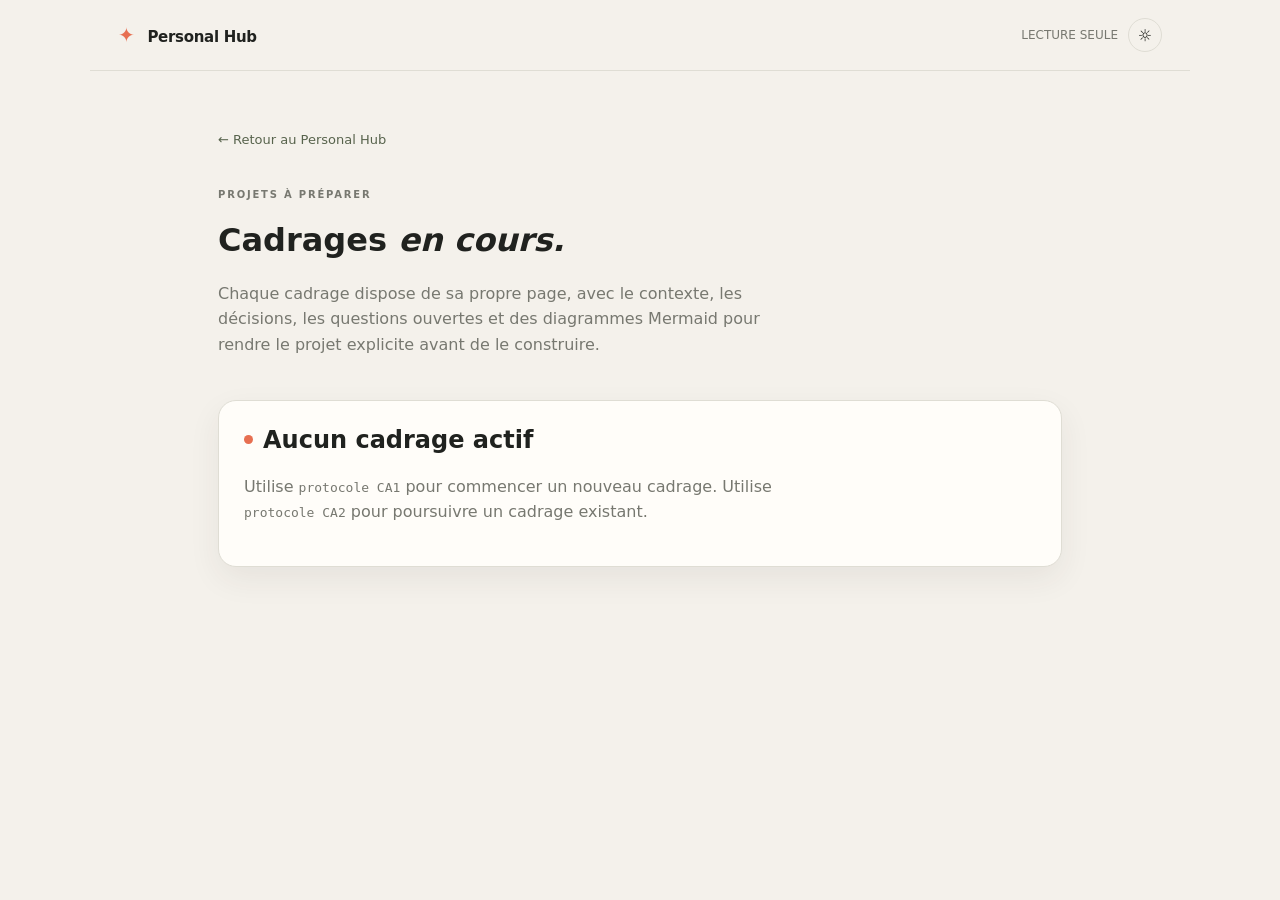
==== cadrages.html @ 54e51fdf "Add project framing section and protocols" ====
<!doctype html>
<html lang="fr">
<head>
  <meta charset="utf-8">
  <meta name="viewport" content="width=device-width, initial-scale=1">
  <meta name="description" content="Cadrages de futurs projets du Personal Hub.">
  <title>Cadrages · Personal Hub</title>
  <link rel="stylesheet" href="style.css">
  <link rel="icon" type="image/svg+xml" href="assets/favicon.svg">
</head>
<body>
  <header class="topbar">
    <a class="brand" href="index.html"><span class="brand-mark">✦</span> Personal Hub</a>
    <div class="top-actions"><span class="muted">LECTURE SEULE</span><button id="theme-toggle" class="icon-button" type="button" aria-label="Changer de thème">☼</button></div>
  </header>
  <main class="shell protocol-page">
    <a class="back-link" href="index.html">← Retour au Personal Hub</a>
    <p class="eyebrow">PROJETS À PRÉPARER</p>
    <h1>Cadrages <em>en cours.</em></h1>
    <p class="protocol-intro">Chaque cadrage dispose de sa propre page, avec le contexte, les décisions, les questions ouvertes et des diagrammes Mermaid pour rendre le projet explicite avant de le construire.</p>
    <section class="protocol-groups">
      <article class="protocol-group">
        <h2>Aucun cadrage actif</h2>
        <p class="protocol-intro">Utilise <code>protocole CA1</code> pour commencer un nouveau cadrage. Utilise <code>protocole CA2</code> pour poursuivre un cadrage existant.</p>
      </article>
    </section>
  </main>
  <script>document.getElementById('theme-toggle').addEventListener('click', () => document.body.classList.toggle('dark'));</script>
</body>
</html>
---- style.css ----
:root { --bg:#f4f1eb; --surface:#fffdf9; --ink:#20221f; --muted:#777870; --line:#dfddd4; --accent:#e76f51; --accent-dark:#be4d34; --olive:#57634c; --shadow:0 12px 32px rgba(53,48,37,.07); }
* { box-sizing:border-box; }
html { scroll-behavior:smooth; }
body { margin:0; min-width:320px; background:var(--bg); color:var(--ink); font-family:Inter,ui-sans-serif,system-ui,-apple-system,BlinkMacSystemFont,"Segoe UI",sans-serif; }
body.dark { --bg:#171a17; --surface:#222721; --ink:#f1eee5; --muted:#a8ad9f; --line:#3a4038; --olive:#b3c59e; --shadow:0 12px 32px rgba(0,0,0,.18); }
a { color:inherit; }
button { cursor:pointer; font:inherit; }
.topbar { align-items:center; border-bottom:1px solid var(--line); display:flex; justify-content:space-between; margin:0 auto; max-width:1100px; padding:18px 20px; }
.brand { color:var(--ink); font-size:15px; font-weight:750; letter-spacing:-.02em; text-decoration:none; }.brand-mark { color:var(--accent); font-size:20px; margin-right:8px; }.top-actions { align-items:center; display:flex; gap:10px; }.protocols-link { background:var(--accent); border-radius:999px; color:#fff; font-size:11px; font-weight:750; padding:9px 12px; text-decoration:none; }.protocols-link:hover { background:var(--accent-dark); }.icon-button { background:transparent; border:1px solid var(--line); border-radius:50%; color:var(--ink); height:34px; width:34px; }
.shell { margin:0 auto; max-width:1100px; padding:38px 20px 20px; }.intro { border-bottom:1px solid var(--line); padding-bottom:28px; }.eyebrow { color:var(--muted); font-size:10px; font-weight:800; letter-spacing:.18em; margin:0 0 10px; }.intro h1 { font-size:clamp(42px,12vw,76px); letter-spacing:-.08em; line-height:.95; margin:0 0 16px; }.intro h1 em { color:var(--accent); font-family:Georgia,serif; font-weight:400; }.intro-copy { color:var(--muted); font-size:15px; line-height:1.5; margin:0 0 10px; }.muted { color:var(--muted); font-size:12px; }
.hub-sections { display:grid; gap:16px; margin-top:28px; }.hub-section { background:var(--surface); border:1px solid var(--line); border-radius:16px; box-shadow:none; padding:20px; }.section-heading { border-bottom:1px solid var(--line); margin-bottom:16px; padding-bottom:12px; }.section-heading h2 { font-size:22px; letter-spacing:-.05em; margin:0; }.demo-section { background:transparent; border-style:dashed; }
.demo-list { display:grid; gap:8px; }.demo-link { align-items:center; background:var(--bg); border:1px solid var(--line); border-radius:9px; color:var(--ink); display:flex; justify-content:space-between; padding:13px 14px; text-decoration:none; width:100%; }.demo-link:hover { border-color:var(--accent); }.demo-link strong { display:block; font-size:13px; }.demo-link small { color:var(--muted); display:block; font-size:11px; margin-top:3px; }
.cadrage-list { display:grid; gap:8px; }.cadrage-link { align-items:center; background:color-mix(in srgb,var(--olive) 8%,transparent); border:1px solid var(--line); border-radius:9px; color:var(--ink); display:flex; justify-content:space-between; padding:13px 14px; text-decoration:none; width:100%; }.cadrage-link:hover { border-color:var(--olive); }.cadrage-link strong { display:block; font-size:13px; }.cadrage-link small { color:var(--muted); display:block; font-size:11px; line-height:1.4; margin-top:3px; }
.empty { color:var(--muted); font-size:13px; font-style:italic; margin:0; }.note-list,.session-list,.project-list { display:grid; gap:9px; }.note { background:color-mix(in srgb,var(--accent) 8%,transparent); border-left:3px solid var(--accent); border-radius:0 9px 9px 0; padding:11px 13px; }.note strong { display:block; font-size:13px; margin-bottom:4px; }.note p,.session p { color:var(--muted); font-size:12px; line-height:1.5; margin:0; white-space:pre-wrap; }.session { border:1px solid var(--line); border-left:3px solid var(--olive); border-radius:0 9px 9px 0; padding:12px 13px; }.session-meta { align-items:center; display:flex; gap:8px; margin-bottom:8px; }.session-meta code { background:color-mix(in srgb,var(--olive) 12%,transparent); border-radius:5px; color:var(--olive); font:700 11px ui-monospace,monospace; padding:4px 6px; }.session-meta span { color:var(--muted); font-size:10px; letter-spacing:.08em; text-transform:uppercase; }.session h3 { font-size:15px; margin:0 0 5px; }
.project { border:1px solid var(--line); border-radius:9px; overflow:hidden; }.project summary { color:var(--ink); cursor:pointer; font-size:14px; font-weight:700; list-style:none; padding:14px; }.project summary::-webkit-details-marker { display:none; }.project summary::before { color:var(--accent); content:'＋'; display:inline-block; margin-right:8px; }.project[open] summary { border-bottom:1px solid var(--line); }.project[open] summary::before { content:'−'; }.project-summary { padding:12px 14px 14px; }.project-summary p { color:var(--muted); font-size:12px; line-height:1.5; margin:0 0 9px; }.project-summary code { color:var(--olive); font-size:11px; }.project-link { color:var(--accent-dark); display:block; font-size:11px; font-weight:700; margin-top:10px; text-decoration:none; }.project-link:hover { text-decoration:underline; }
.diagram-list { display:grid; gap:12px; }.diagram { border:1px solid var(--line); border-left:3px solid var(--accent); border-radius:0 10px 10px 0; padding:13px 14px; }.diagram h3 { font-size:15px; margin:0 0 5px; }.diagram>p { color:var(--muted); font-size:12px; line-height:1.5; margin:0 0 12px; }.diagram-host { background:var(--bg); border:1px solid var(--line); border-radius:8px; min-height:90px; overflow:auto; padding:8px; }.diagram-host .mermaid { min-width:0; width:100%; text-align:center; }.diagram-host svg { display:block; height:auto; max-width:100%; width:100%; }.diagram-error { color:var(--accent-dark); font-size:12px; margin:8px; }
footer { border-top:1px solid var(--line); color:var(--muted); display:flex; flex-direction:column; font-size:10px; gap:7px; margin-top:28px; padding:18px 0; }
/* Protocol list page */
.protocol-page { max-width:900px; padding-top:35px; }.back-link { color:var(--olive); display:inline-block; font-size:13px; margin-bottom:42px; text-decoration:none; }.protocol-intro { color:var(--muted); line-height:1.6; max-width:580px; }.protocol-groups { display:grid; gap:18px; margin-top:42px; }.protocol-group { background:var(--surface); border:1px solid var(--line); border-radius:18px; box-shadow:var(--shadow); padding:25px; }.protocol-group h2 { align-items:center; display:flex; gap:10px; margin:0 0 20px; }.protocol-group h2::before { background:var(--accent); border-radius:50%; content:''; display:inline-block; height:9px; width:9px; }.protocol-subgroup { border-top:1px solid var(--line); margin-top:16px; padding-top:16px; }.protocol-subgroup:first-of-type { border-top:0; margin-top:0; padding-top:0; }.protocol-subgroup>h3 { color:var(--olive); font-size:13px; letter-spacing:.02em; margin:0 0 8px; }.protocol { border-top:1px solid var(--line); padding:17px 0 3px; }.protocol:first-of-type { border-top:0; padding-top:0; }.protocol h3,.protocol h4 { font-size:15px; margin:0 0 7px; }.protocol h3 code,.protocol h4 code { background:color-mix(in srgb,var(--accent) 10%,transparent); border-radius:5px; color:var(--accent-dark); font:13px ui-monospace,monospace; padding:4px 7px; }.protocol p { color:var(--muted); font-size:13px; line-height:1.55; margin:0; }.protocol-note { color:var(--muted); font-size:12px; margin-top:28px; }
@media (min-width:700px) { .topbar { padding-left:28px; padding-right:28px; }.shell { padding:58px 28px 28px; }.intro { padding-bottom:36px; }.hub-sections { grid-template-columns:repeat(2,minmax(0,1fr)); gap:18px; }.hub-section:last-child { grid-column:1 / -1; }.section-heading h2 { font-size:22px; } footer { flex-direction:row; justify-content:space-between; } }
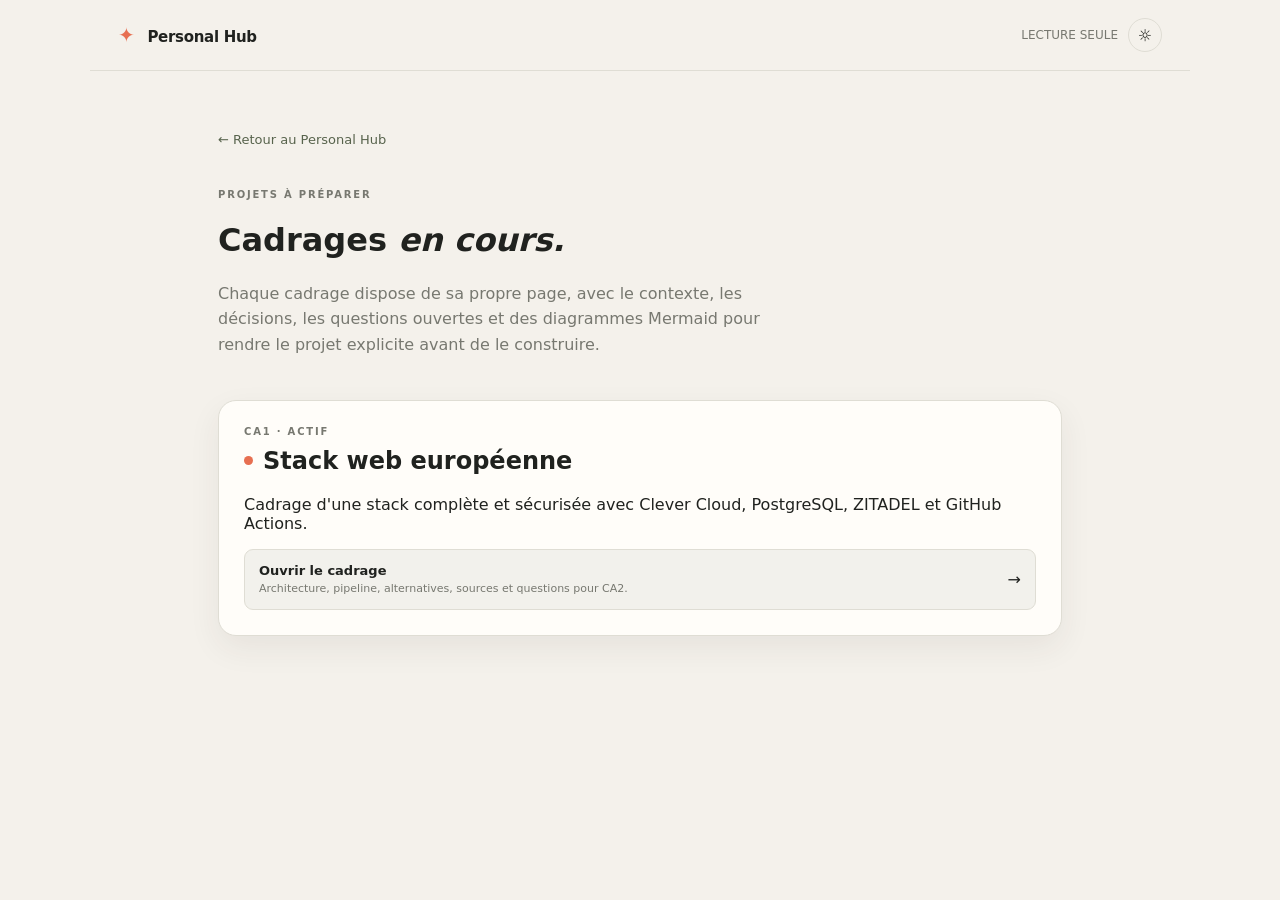
==== commit 0bed653f: "Add European web stack cadrage" ====
--- a/cadrages.html
+++ b/cadrages.html
@@ -20,8 +20,10 @@
     <p class="protocol-intro">Chaque cadrage dispose de sa propre page, avec le contexte, les décisions, les questions ouvertes et des diagrammes Mermaid pour rendre le projet explicite avant de le construire.</p>
     <section class="protocol-groups">
       <article class="protocol-group">
-        <h2>Aucun cadrage actif</h2>
-        <p class="protocol-intro">Utilise <code>protocole CA1</code> pour commencer un nouveau cadrage. Utilise <code>protocole CA2</code> pour poursuivre un cadrage existant.</p>
+        <p class="eyebrow">CA1 · ACTIF</p>
+        <h2>Stack web européenne</h2>
+        <p>Cadrage d'une stack complète et sécurisée avec Clever Cloud, PostgreSQL, ZITADEL et GitHub Actions.</p>
+        <a class="cadrage-link" href="cadrages/stack-europeenne.html"><span><strong>Ouvrir le cadrage</strong><small>Architecture, pipeline, alternatives, sources et questions pour CA2.</small></span><span aria-hidden="true">→</span></a>
       </article>
     </section>
   </main>
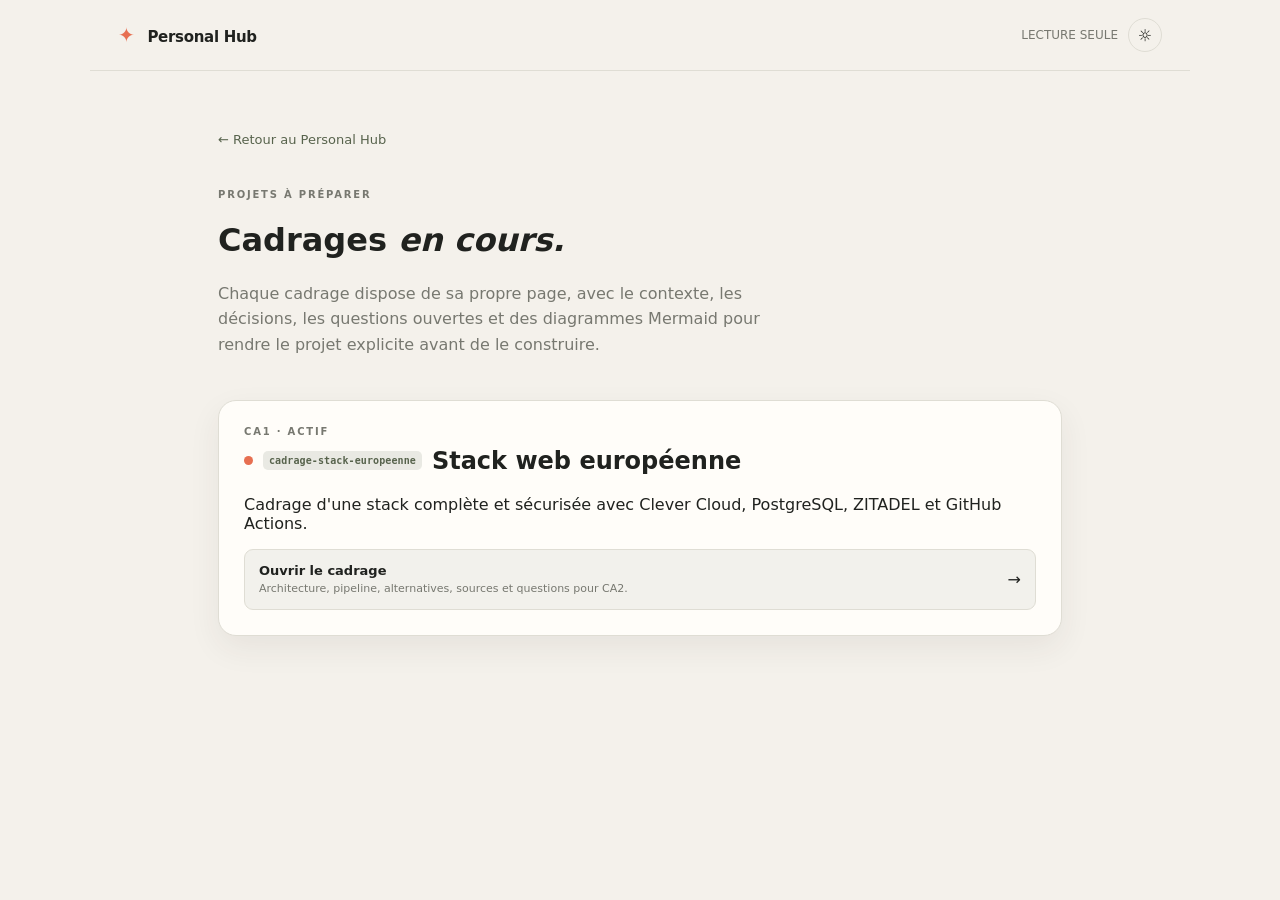
==== commit d7074588: "Show cadrage IDs beside titles" ====
--- a/cadrages.html
+++ b/cadrages.html
@@ -19,9 +19,9 @@
     <h1>Cadrages <em>en cours.</em></h1>
     <p class="protocol-intro">Chaque cadrage dispose de sa propre page, avec le contexte, les décisions, les questions ouvertes et des diagrammes Mermaid pour rendre le projet explicite avant de le construire.</p>
     <section class="protocol-groups">
-      <article class="protocol-group">
+      <article id="cadrage-stack-europeenne" class="protocol-group">
         <p class="eyebrow">CA1 · ACTIF</p>
-        <h2>Stack web européenne</h2>
+        <h2><code class="cadrage-id">cadrage-stack-europeenne</code> Stack web européenne</h2>
         <p>Cadrage d'une stack complète et sécurisée avec Clever Cloud, PostgreSQL, ZITADEL et GitHub Actions.</p>
         <a class="cadrage-link" href="cadrages/stack-europeenne.html"><span><strong>Ouvrir le cadrage</strong><small>Architecture, pipeline, alternatives, sources et questions pour CA2.</small></span><span aria-hidden="true">→</span></a>
       </article>
--- a/style.css
+++ b/style.css
@@ -10,7 +10,7 @@
 .shell { margin:0 auto; max-width:1100px; padding:38px 20px 20px; }.intro { border-bottom:1px solid var(--line); padding-bottom:28px; }.eyebrow { color:var(--muted); font-size:10px; font-weight:800; letter-spacing:.18em; margin:0 0 10px; }.intro h1 { font-size:clamp(42px,12vw,76px); letter-spacing:-.08em; line-height:.95; margin:0 0 16px; }.intro h1 em { color:var(--accent); font-family:Georgia,serif; font-weight:400; }.intro-copy { color:var(--muted); font-size:15px; line-height:1.5; margin:0 0 10px; }.muted { color:var(--muted); font-size:12px; }
 .hub-sections { display:grid; gap:16px; margin-top:28px; }.hub-section { background:var(--surface); border:1px solid var(--line); border-radius:16px; box-shadow:none; padding:20px; }.section-heading { border-bottom:1px solid var(--line); margin-bottom:16px; padding-bottom:12px; }.section-heading h2 { font-size:22px; letter-spacing:-.05em; margin:0; }.demo-section { background:transparent; border-style:dashed; }
 .demo-list { display:grid; gap:8px; }.demo-link { align-items:center; background:var(--bg); border:1px solid var(--line); border-radius:9px; color:var(--ink); display:flex; justify-content:space-between; padding:13px 14px; text-decoration:none; width:100%; }.demo-link:hover { border-color:var(--accent); }.demo-link strong { display:block; font-size:13px; }.demo-link small { color:var(--muted); display:block; font-size:11px; margin-top:3px; }
-.cadrage-list { display:grid; gap:8px; }.cadrage-link { align-items:center; background:color-mix(in srgb,var(--olive) 8%,transparent); border:1px solid var(--line); border-radius:9px; color:var(--ink); display:flex; justify-content:space-between; padding:13px 14px; text-decoration:none; width:100%; }.cadrage-link:hover { border-color:var(--olive); }.cadrage-link strong { display:block; font-size:13px; }.cadrage-link small { color:var(--muted); display:block; font-size:11px; line-height:1.4; margin-top:3px; }
+.cadrage-list { display:grid; gap:8px; }.cadrage-link { align-items:center; background:color-mix(in srgb,var(--olive) 8%,transparent); border:1px solid var(--line); border-radius:9px; color:var(--ink); display:flex; justify-content:space-between; padding:13px 14px; text-decoration:none; width:100%; }.cadrage-link:hover { border-color:var(--olive); }.cadrage-link strong { display:block; font-size:13px; }.cadrage-link small { color:var(--muted); display:block; font-size:11px; line-height:1.4; margin-top:3px; }.cadrage-id { background:color-mix(in srgb,var(--olive) 13%,transparent); border-radius:5px; color:var(--olive); font:700 10px ui-monospace,monospace; letter-spacing:.01em; padding:4px 6px; white-space:nowrap; }.cadrage-id-title { display:inline-block; font-size:clamp(10px,1.8vw,12px); letter-spacing:0; margin-right:8px; vertical-align:middle; }
 .empty { color:var(--muted); font-size:13px; font-style:italic; margin:0; }.note-list,.session-list,.project-list { display:grid; gap:9px; }.note { background:color-mix(in srgb,var(--accent) 8%,transparent); border-left:3px solid var(--accent); border-radius:0 9px 9px 0; padding:11px 13px; }.note strong { display:block; font-size:13px; margin-bottom:4px; }.note p,.session p { color:var(--muted); font-size:12px; line-height:1.5; margin:0; white-space:pre-wrap; }.session { border:1px solid var(--line); border-left:3px solid var(--olive); border-radius:0 9px 9px 0; padding:12px 13px; }.session-meta { align-items:center; display:flex; gap:8px; margin-bottom:8px; }.session-meta code { background:color-mix(in srgb,var(--olive) 12%,transparent); border-radius:5px; color:var(--olive); font:700 11px ui-monospace,monospace; padding:4px 6px; }.session-meta span { color:var(--muted); font-size:10px; letter-spacing:.08em; text-transform:uppercase; }.session h3 { font-size:15px; margin:0 0 5px; }
 .project { border:1px solid var(--line); border-radius:9px; overflow:hidden; }.project summary { color:var(--ink); cursor:pointer; font-size:14px; font-weight:700; list-style:none; padding:14px; }.project summary::-webkit-details-marker { display:none; }.project summary::before { color:var(--accent); content:'＋'; display:inline-block; margin-right:8px; }.project[open] summary { border-bottom:1px solid var(--line); }.project[open] summary::before { content:'−'; }.project-summary { padding:12px 14px 14px; }.project-summary p { color:var(--muted); font-size:12px; line-height:1.5; margin:0 0 9px; }.project-summary code { color:var(--olive); font-size:11px; }.project-link { color:var(--accent-dark); display:block; font-size:11px; font-weight:700; margin-top:10px; text-decoration:none; }.project-link:hover { text-decoration:underline; }
 .diagram-list { display:grid; gap:12px; }.diagram { border:1px solid var(--line); border-left:3px solid var(--accent); border-radius:0 10px 10px 0; padding:13px 14px; }.diagram h3 { font-size:15px; margin:0 0 5px; }.diagram>p { color:var(--muted); font-size:12px; line-height:1.5; margin:0 0 12px; }.diagram-host { background:var(--bg); border:1px solid var(--line); border-radius:8px; min-height:90px; overflow:auto; padding:8px; }.diagram-host .mermaid { min-width:0; width:100%; text-align:center; }.diagram-host svg { display:block; height:auto; max-width:100%; width:100%; }.diagram-error { color:var(--accent-dark); font-size:12px; margin:8px; }
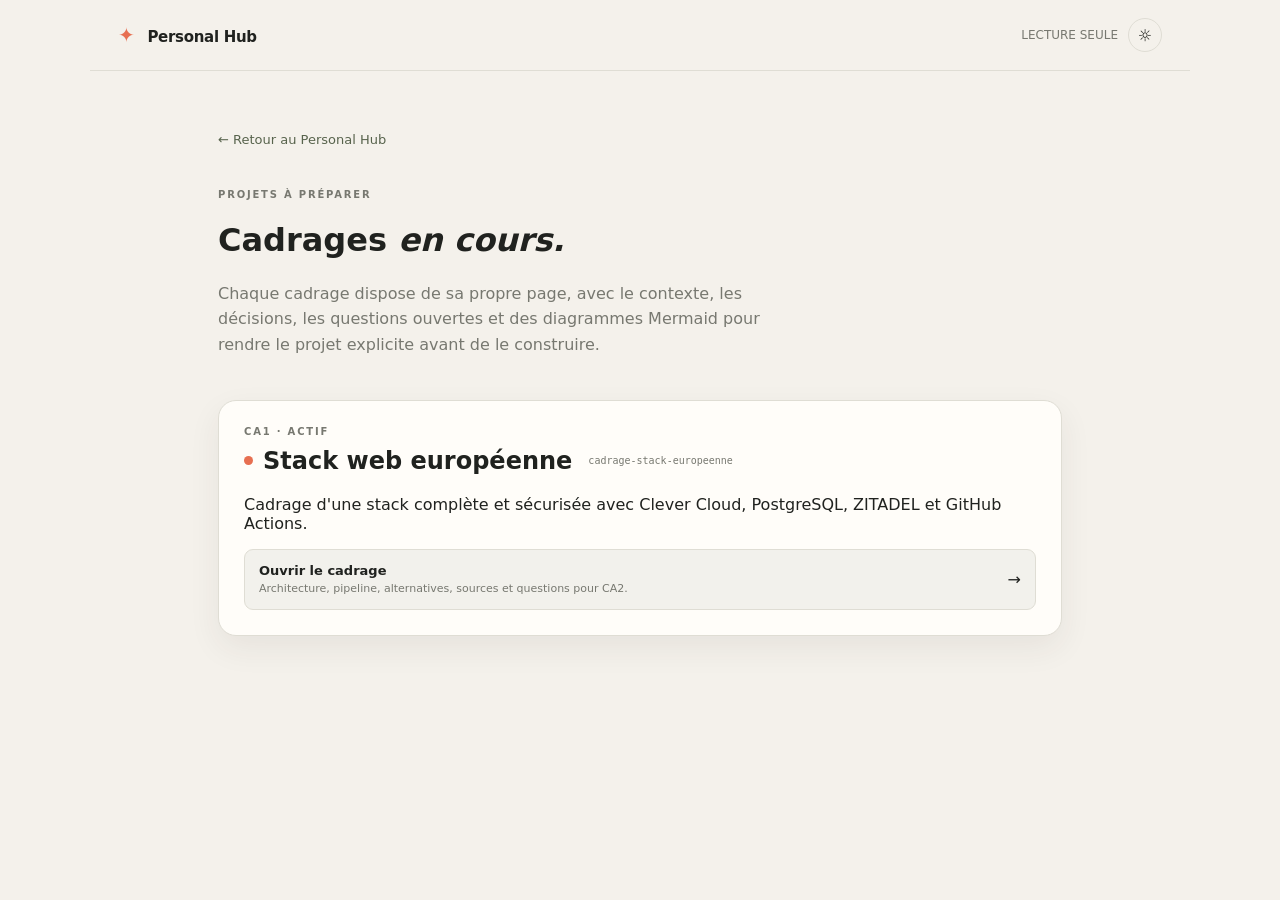
==== commit d610ffa1: "Rendre les IDs de cadrage plus discrets" ====
--- a/cadrages.html
+++ b/cadrages.html
@@ -21,7 +21,7 @@
     <section class="protocol-groups">
       <article id="cadrage-stack-europeenne" class="protocol-group">
         <p class="eyebrow">CA1 · ACTIF</p>
-        <h2><code class="cadrage-id">cadrage-stack-europeenne</code> Stack web européenne</h2>
+        <h2>Stack web européenne <code class="cadrage-id">cadrage-stack-europeenne</code></h2>
         <p>Cadrage d'une stack complète et sécurisée avec Clever Cloud, PostgreSQL, ZITADEL et GitHub Actions.</p>
         <a class="cadrage-link" href="cadrages/stack-europeenne.html"><span><strong>Ouvrir le cadrage</strong><small>Architecture, pipeline, alternatives, sources et questions pour CA2.</small></span><span aria-hidden="true">→</span></a>
       </article>
--- a/style.css
+++ b/style.css
@@ -10,7 +10,7 @@
 .shell { margin:0 auto; max-width:1100px; padding:38px 20px 20px; }.intro { border-bottom:1px solid var(--line); padding-bottom:28px; }.eyebrow { color:var(--muted); font-size:10px; font-weight:800; letter-spacing:.18em; margin:0 0 10px; }.intro h1 { font-size:clamp(42px,12vw,76px); letter-spacing:-.08em; line-height:.95; margin:0 0 16px; }.intro h1 em { color:var(--accent); font-family:Georgia,serif; font-weight:400; }.intro-copy { color:var(--muted); font-size:15px; line-height:1.5; margin:0 0 10px; }.muted { color:var(--muted); font-size:12px; }
 .hub-sections { display:grid; gap:16px; margin-top:28px; }.hub-section { background:var(--surface); border:1px solid var(--line); border-radius:16px; box-shadow:none; padding:20px; }.section-heading { border-bottom:1px solid var(--line); margin-bottom:16px; padding-bottom:12px; }.section-heading h2 { font-size:22px; letter-spacing:-.05em; margin:0; }.demo-section { background:transparent; border-style:dashed; }
 .demo-list { display:grid; gap:8px; }.demo-link { align-items:center; background:var(--bg); border:1px solid var(--line); border-radius:9px; color:var(--ink); display:flex; justify-content:space-between; padding:13px 14px; text-decoration:none; width:100%; }.demo-link:hover { border-color:var(--accent); }.demo-link strong { display:block; font-size:13px; }.demo-link small { color:var(--muted); display:block; font-size:11px; margin-top:3px; }
-.cadrage-list { display:grid; gap:8px; }.cadrage-link { align-items:center; background:color-mix(in srgb,var(--olive) 8%,transparent); border:1px solid var(--line); border-radius:9px; color:var(--ink); display:flex; justify-content:space-between; padding:13px 14px; text-decoration:none; width:100%; }.cadrage-link:hover { border-color:var(--olive); }.cadrage-link strong { display:block; font-size:13px; }.cadrage-link small { color:var(--muted); display:block; font-size:11px; line-height:1.4; margin-top:3px; }.cadrage-id { background:color-mix(in srgb,var(--olive) 13%,transparent); border-radius:5px; color:var(--olive); font:700 10px ui-monospace,monospace; letter-spacing:.01em; padding:4px 6px; white-space:nowrap; }.cadrage-id-title { display:inline-block; font-size:clamp(10px,1.8vw,12px); letter-spacing:0; margin-right:8px; vertical-align:middle; }
+.cadrage-list { display:grid; gap:8px; }.cadrage-link { align-items:center; background:color-mix(in srgb,var(--olive) 8%,transparent); border:1px solid var(--line); border-radius:9px; color:var(--ink); display:flex; justify-content:space-between; padding:13px 14px; text-decoration:none; width:100%; }.cadrage-link:hover { border-color:var(--olive); }.cadrage-link strong { display:block; font-size:13px; }.cadrage-link small { color:var(--muted); display:block; font-size:11px; line-height:1.4; margin-top:3px; }.cadrage-id { color:var(--muted); font:500 10px ui-monospace,monospace; letter-spacing:0; margin-left:6px; white-space:nowrap; }.cadrage-id-title { display:inline-block; font-size:clamp(10px,1.8vw,12px); margin-left:10px; vertical-align:middle; }
 .empty { color:var(--muted); font-size:13px; font-style:italic; margin:0; }.note-list,.session-list,.project-list { display:grid; gap:9px; }.note { background:color-mix(in srgb,var(--accent) 8%,transparent); border-left:3px solid var(--accent); border-radius:0 9px 9px 0; padding:11px 13px; }.note strong { display:block; font-size:13px; margin-bottom:4px; }.note p,.session p { color:var(--muted); font-size:12px; line-height:1.5; margin:0; white-space:pre-wrap; }.session { border:1px solid var(--line); border-left:3px solid var(--olive); border-radius:0 9px 9px 0; padding:12px 13px; }.session-meta { align-items:center; display:flex; gap:8px; margin-bottom:8px; }.session-meta code { background:color-mix(in srgb,var(--olive) 12%,transparent); border-radius:5px; color:var(--olive); font:700 11px ui-monospace,monospace; padding:4px 6px; }.session-meta span { color:var(--muted); font-size:10px; letter-spacing:.08em; text-transform:uppercase; }.session h3 { font-size:15px; margin:0 0 5px; }
 .project { border:1px solid var(--line); border-radius:9px; overflow:hidden; }.project summary { color:var(--ink); cursor:pointer; font-size:14px; font-weight:700; list-style:none; padding:14px; }.project summary::-webkit-details-marker { display:none; }.project summary::before { color:var(--accent); content:'＋'; display:inline-block; margin-right:8px; }.project[open] summary { border-bottom:1px solid var(--line); }.project[open] summary::before { content:'−'; }.project-summary { padding:12px 14px 14px; }.project-summary p { color:var(--muted); font-size:12px; line-height:1.5; margin:0 0 9px; }.project-summary code { color:var(--olive); font-size:11px; }.project-link { color:var(--accent-dark); display:block; font-size:11px; font-weight:700; margin-top:10px; text-decoration:none; }.project-link:hover { text-decoration:underline; }
 .diagram-list { display:grid; gap:12px; }.diagram { border:1px solid var(--line); border-left:3px solid var(--accent); border-radius:0 10px 10px 0; padding:13px 14px; }.diagram h3 { font-size:15px; margin:0 0 5px; }.diagram>p { color:var(--muted); font-size:12px; line-height:1.5; margin:0 0 12px; }.diagram-host { background:var(--bg); border:1px solid var(--line); border-radius:8px; min-height:90px; overflow:auto; padding:8px; }.diagram-host .mermaid { min-width:0; width:100%; text-align:center; }.diagram-host svg { display:block; height:auto; max-width:100%; width:100%; }.diagram-error { color:var(--accent-dark); font-size:12px; margin:8px; }
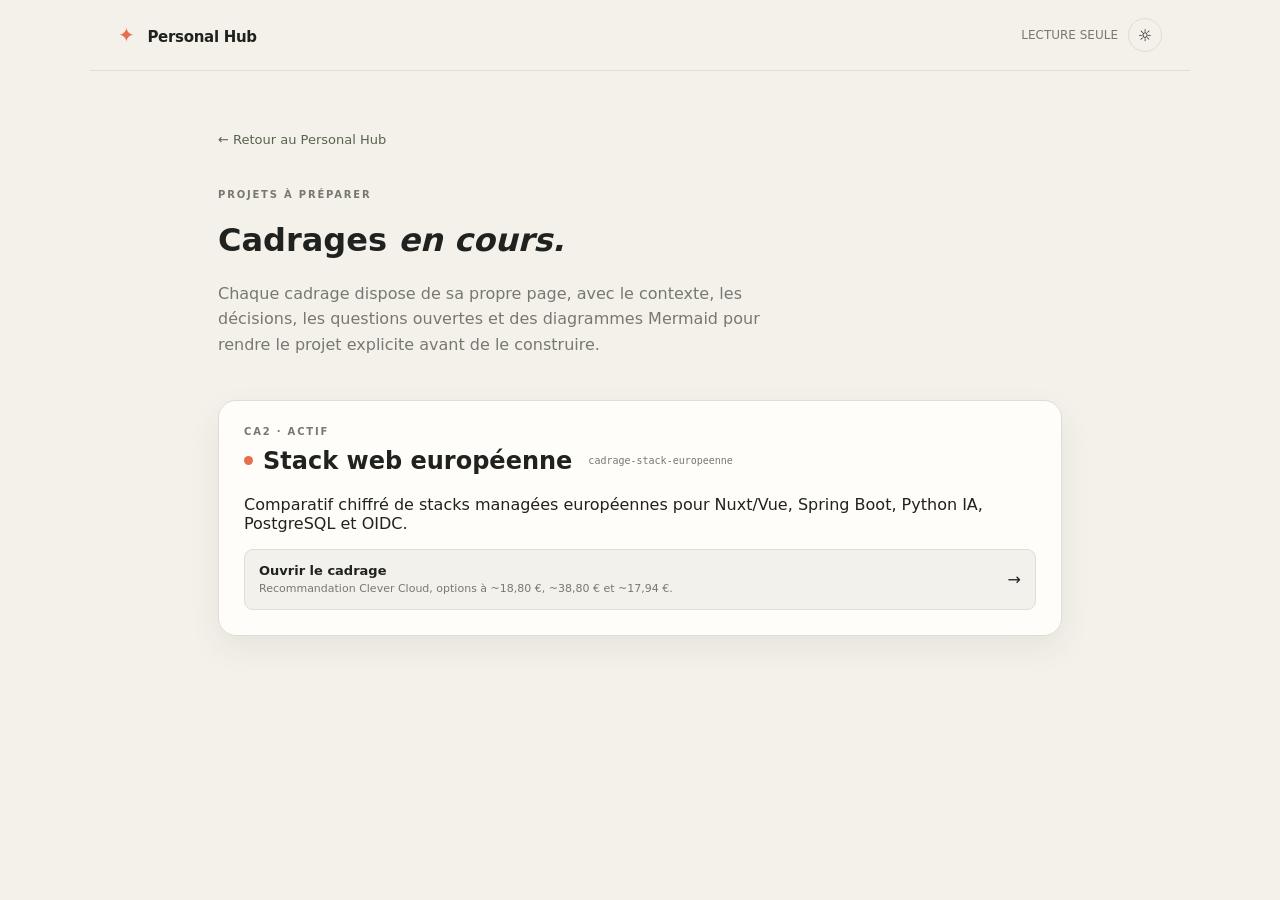
==== commit a1f07cc9: "update European stack cadrage with priced options" ====
--- a/cadrages.html
+++ b/cadrages.html
@@ -20,10 +20,10 @@
     <p class="protocol-intro">Chaque cadrage dispose de sa propre page, avec le contexte, les décisions, les questions ouvertes et des diagrammes Mermaid pour rendre le projet explicite avant de le construire.</p>
     <section class="protocol-groups">
       <article id="cadrage-stack-europeenne" class="protocol-group">
-        <p class="eyebrow">CA1 · ACTIF</p>
+        <p class="eyebrow">CA2 · ACTIF</p>
         <h2>Stack web européenne <code class="cadrage-id">cadrage-stack-europeenne</code></h2>
-        <p>Cadrage d'une stack complète et sécurisée avec Clever Cloud, PostgreSQL, ZITADEL et GitHub Actions.</p>
-        <a class="cadrage-link" href="cadrages/stack-europeenne.html"><span><strong>Ouvrir le cadrage</strong><small>Architecture, pipeline, alternatives, sources et questions pour CA2.</small></span><span aria-hidden="true">→</span></a>
+        <p>Comparatif chiffré de stacks managées européennes pour Nuxt/Vue, Spring Boot, Python IA, PostgreSQL et OIDC.</p>
+        <a class="cadrage-link" href="cadrages/stack-europeenne.html"><span><strong>Ouvrir le cadrage</strong><small>Recommandation Clever Cloud, options à ~18,80 €, ~38,80 € et ~17,94 €.</small></span><span aria-hidden="true">→</span></a>
       </article>
     </section>
   </main>
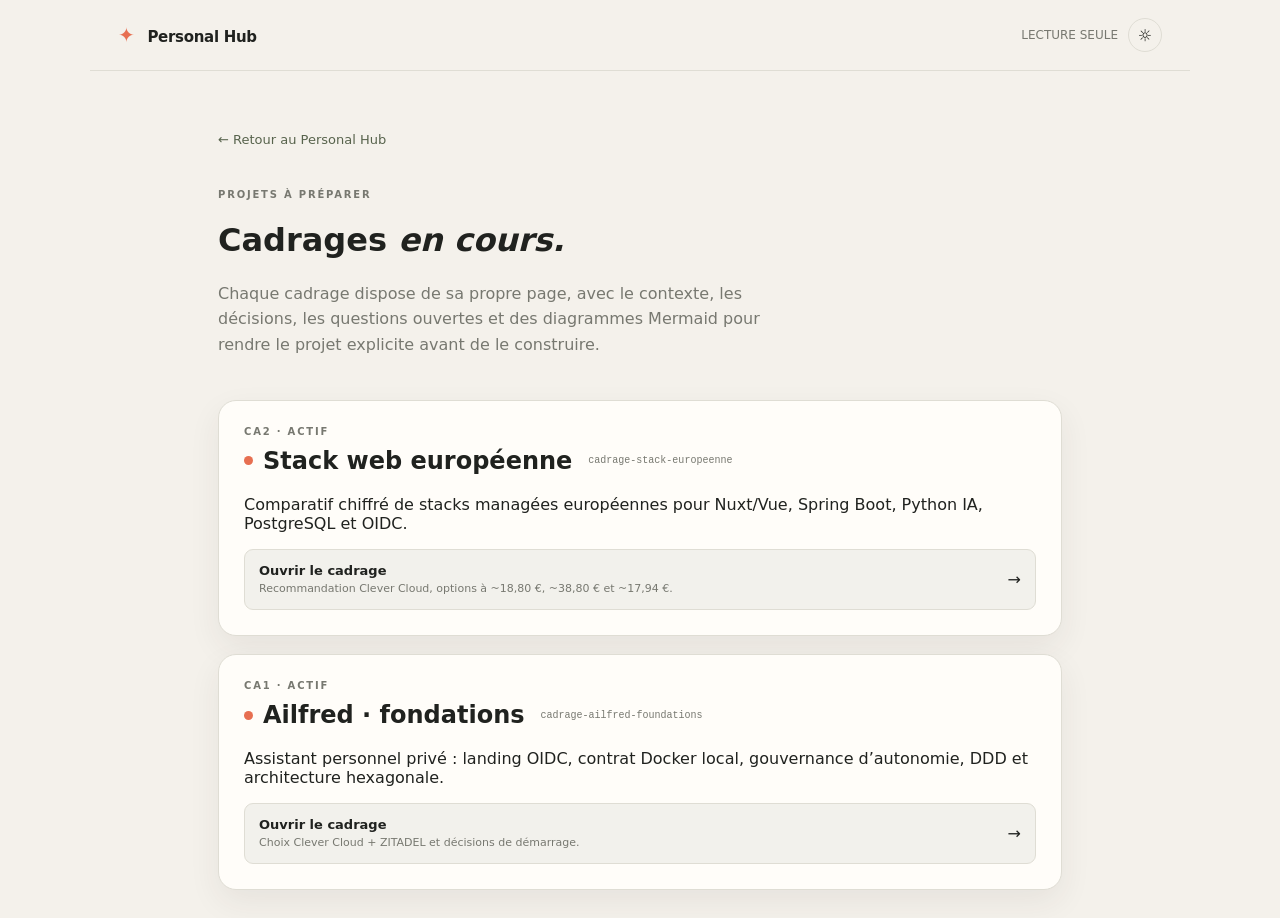
==== commit cf2d7b15: "[verified] Add Ailfred foundations cadrage" ====
--- a/cadrages.html
+++ b/cadrages.html
@@ -25,6 +25,12 @@
         <p>Comparatif chiffré de stacks managées européennes pour Nuxt/Vue, Spring Boot, Python IA, PostgreSQL et OIDC.</p>
         <a class="cadrage-link" href="cadrages/stack-europeenne.html"><span><strong>Ouvrir le cadrage</strong><small>Recommandation Clever Cloud, options à ~18,80 €, ~38,80 € et ~17,94 €.</small></span><span aria-hidden="true">→</span></a>
       </article>
+      <article id="cadrage-ailfred-foundations" class="protocol-group">
+        <p class="eyebrow">CA1 · ACTIF</p>
+        <h2>Ailfred · fondations <code class="cadrage-id">cadrage-ailfred-foundations</code></h2>
+        <p>Assistant personnel privé : landing OIDC, contrat Docker local, gouvernance d’autonomie, DDD et architecture hexagonale.</p>
+        <a class="cadrage-link" href="cadrages/ailfred-foundations.html"><span><strong>Ouvrir le cadrage</strong><small>Choix Clever Cloud + ZITADEL et décisions de démarrage.</small></span><span aria-hidden="true">→</span></a>
+      </article>
     </section>
   </main>
   <script>document.getElementById('theme-toggle').addEventListener('click', () => document.body.classList.toggle('dark'));</script>
--- a/style.css
+++ b/style.css
@@ -16,5 +16,5 @@
 .diagram-list { display:grid; gap:12px; }.diagram { border:1px solid var(--line); border-left:3px solid var(--accent); border-radius:0 10px 10px 0; padding:13px 14px; }.diagram h3 { font-size:15px; margin:0 0 5px; }.diagram>p { color:var(--muted); font-size:12px; line-height:1.5; margin:0 0 12px; }.diagram-host { background:var(--bg); border:1px solid var(--line); border-radius:8px; min-height:90px; overflow:auto; padding:8px; }.diagram-host .mermaid { min-width:0; width:100%; text-align:center; }.diagram-host svg { display:block; height:auto; max-width:100%; width:100%; }.diagram-error { color:var(--accent-dark); font-size:12px; margin:8px; }
 footer { border-top:1px solid var(--line); color:var(--muted); display:flex; flex-direction:column; font-size:10px; gap:7px; margin-top:28px; padding:18px 0; }
 /* Protocol list page */
-.protocol-page { max-width:900px; padding-top:35px; }.back-link { color:var(--olive); display:inline-block; font-size:13px; margin-bottom:42px; text-decoration:none; }.protocol-intro { color:var(--muted); line-height:1.6; max-width:580px; }.protocol-groups { display:grid; gap:18px; margin-top:42px; }.protocol-group { background:var(--surface); border:1px solid var(--line); border-radius:18px; box-shadow:var(--shadow); padding:25px; }.protocol-group h2 { align-items:center; display:flex; gap:10px; margin:0 0 20px; }.protocol-group h2::before { background:var(--accent); border-radius:50%; content:''; display:inline-block; height:9px; width:9px; }.protocol-subgroup { border-top:1px solid var(--line); margin-top:16px; padding-top:16px; }.protocol-subgroup:first-of-type { border-top:0; margin-top:0; padding-top:0; }.protocol-subgroup>h3 { color:var(--olive); font-size:13px; letter-spacing:.02em; margin:0 0 8px; }.protocol { border-top:1px solid var(--line); padding:17px 0 3px; }.protocol:first-of-type { border-top:0; padding-top:0; }.protocol h3,.protocol h4 { font-size:15px; margin:0 0 7px; }.protocol h3 code,.protocol h4 code { background:color-mix(in srgb,var(--accent) 10%,transparent); border-radius:5px; color:var(--accent-dark); font:13px ui-monospace,monospace; padding:4px 7px; }.protocol p { color:var(--muted); font-size:13px; line-height:1.55; margin:0; }.protocol-note { color:var(--muted); font-size:12px; margin-top:28px; }
+.protocol-page { max-width:900px; padding-top:35px; }.back-link { color:var(--olive); display:inline-block; font-size:13px; margin-bottom:42px; text-decoration:none; }.protocol-intro { color:var(--muted); line-height:1.6; max-width:580px; }.protocol-groups { display:grid; gap:18px; margin-top:42px; min-width:0; }.protocol-group { background:var(--surface); border:1px solid var(--line); border-radius:18px; box-shadow:var(--shadow); min-width:0; padding:25px; }.protocol-group h2 { align-items:center; display:flex; gap:10px; margin:0 0 20px; min-width:0; overflow-wrap:anywhere; }.protocol-group pre { max-width:100%; overflow:auto; white-space:pre-wrap; overflow-wrap:anywhere; }.protocol-group h2::before { background:var(--accent); border-radius:50%; content:''; display:inline-block; height:9px; width:9px; }.protocol-subgroup { border-top:1px solid var(--line); margin-top:16px; padding-top:16px; }.protocol-subgroup:first-of-type { border-top:0; margin-top:0; padding-top:0; }.protocol-subgroup>h3 { color:var(--olive); font-size:13px; letter-spacing:.02em; margin:0 0 8px; }.protocol { border-top:1px solid var(--line); padding:17px 0 3px; }.protocol:first-of-type { border-top:0; padding-top:0; }.protocol h3,.protocol h4 { font-size:15px; margin:0 0 7px; }.protocol h3 code,.protocol h4 code { background:color-mix(in srgb,var(--accent) 10%,transparent); border-radius:5px; color:var(--accent-dark); font:13px ui-monospace,monospace; padding:4px 7px; }.protocol p { color:var(--muted); font-size:13px; line-height:1.55; margin:0; }.protocol-note { color:var(--muted); font-size:12px; margin-top:28px; }
 @media (min-width:700px) { .topbar { padding-left:28px; padding-right:28px; }.shell { padding:58px 28px 28px; }.intro { padding-bottom:36px; }.hub-sections { grid-template-columns:repeat(2,minmax(0,1fr)); gap:18px; }.hub-section:last-child { grid-column:1 / -1; }.section-heading h2 { font-size:22px; } footer { flex-direction:row; justify-content:space-between; } }
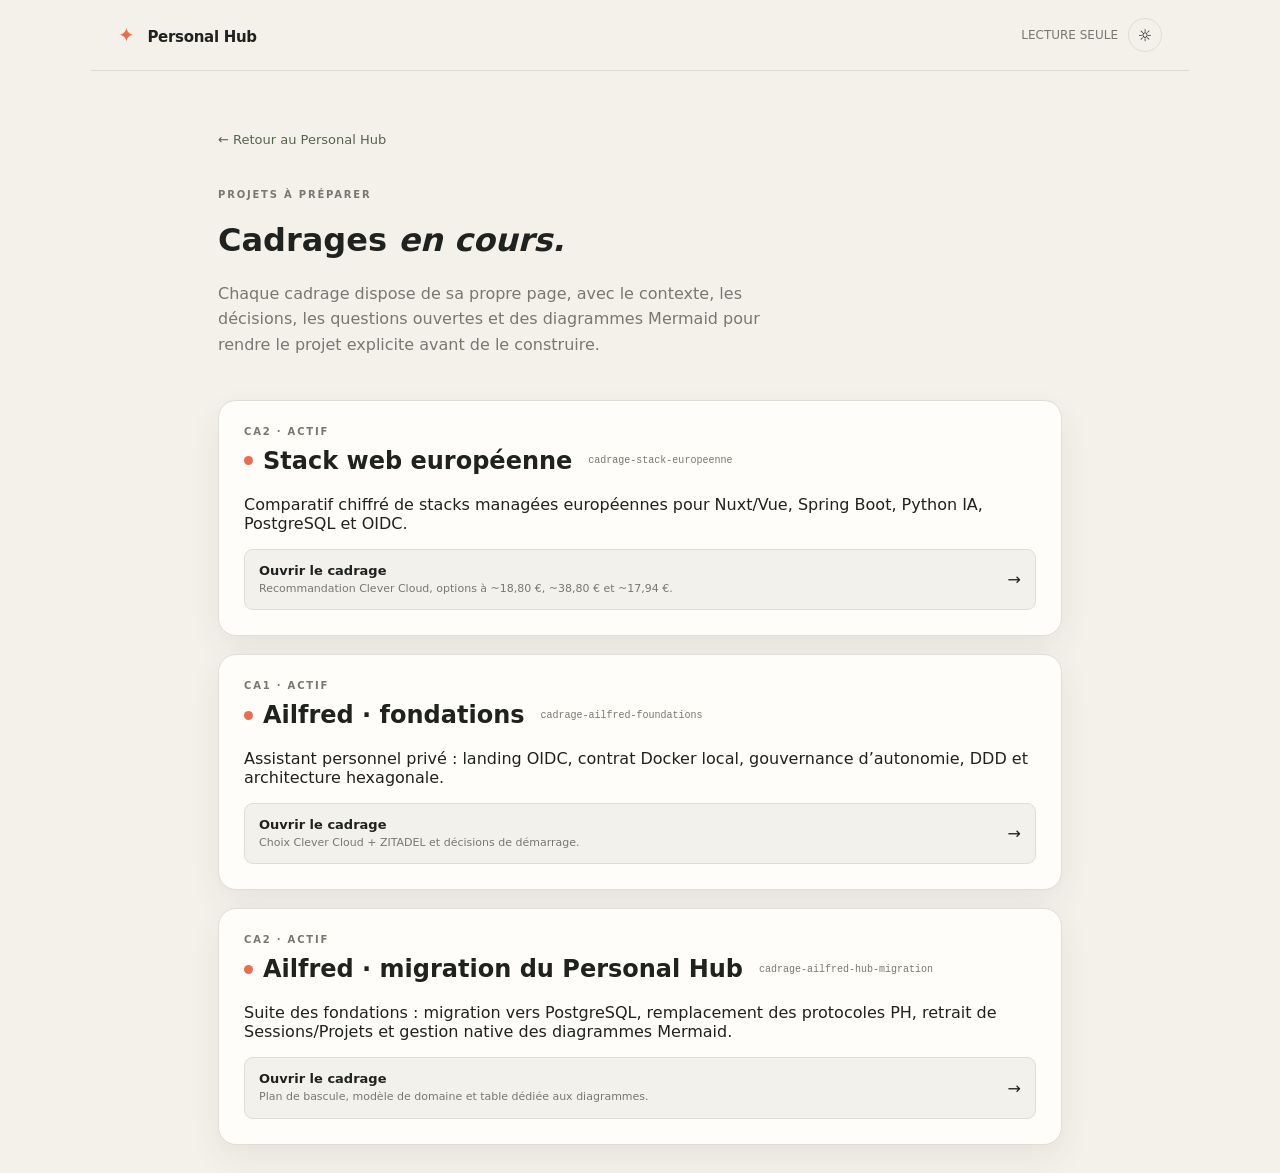
==== commit f8127b9c: "cadrage: migration du Personal Hub vers Ailfred" ====
--- a/cadrages.html
+++ b/cadrages.html
@@ -31,6 +31,12 @@
         <p>Assistant personnel privé : landing OIDC, contrat Docker local, gouvernance d’autonomie, DDD et architecture hexagonale.</p>
         <a class="cadrage-link" href="cadrages/ailfred-foundations.html"><span><strong>Ouvrir le cadrage</strong><small>Choix Clever Cloud + ZITADEL et décisions de démarrage.</small></span><span aria-hidden="true">→</span></a>
       </article>
+      <article id="cadrage-ailfred-hub-migration" class="protocol-group">
+        <p class="eyebrow">CA2 · ACTIF</p>
+        <h2>Ailfred · migration du Personal Hub <code class="cadrage-id">cadrage-ailfred-hub-migration</code></h2>
+        <p>Suite des fondations : migration vers PostgreSQL, remplacement des protocoles PH, retrait de Sessions/Projets et gestion native des diagrammes Mermaid.</p>
+        <a class="cadrage-link" href="cadrages/ailfred-hub-migration.html"><span><strong>Ouvrir le cadrage</strong><small>Plan de bascule, modèle de domaine et table dédiée aux diagrammes.</small></span><span aria-hidden="true">→</span></a>
+      </article>
     </section>
   </main>
   <script>document.getElementById('theme-toggle').addEventListener('click', () => document.body.classList.toggle('dark'));</script>
